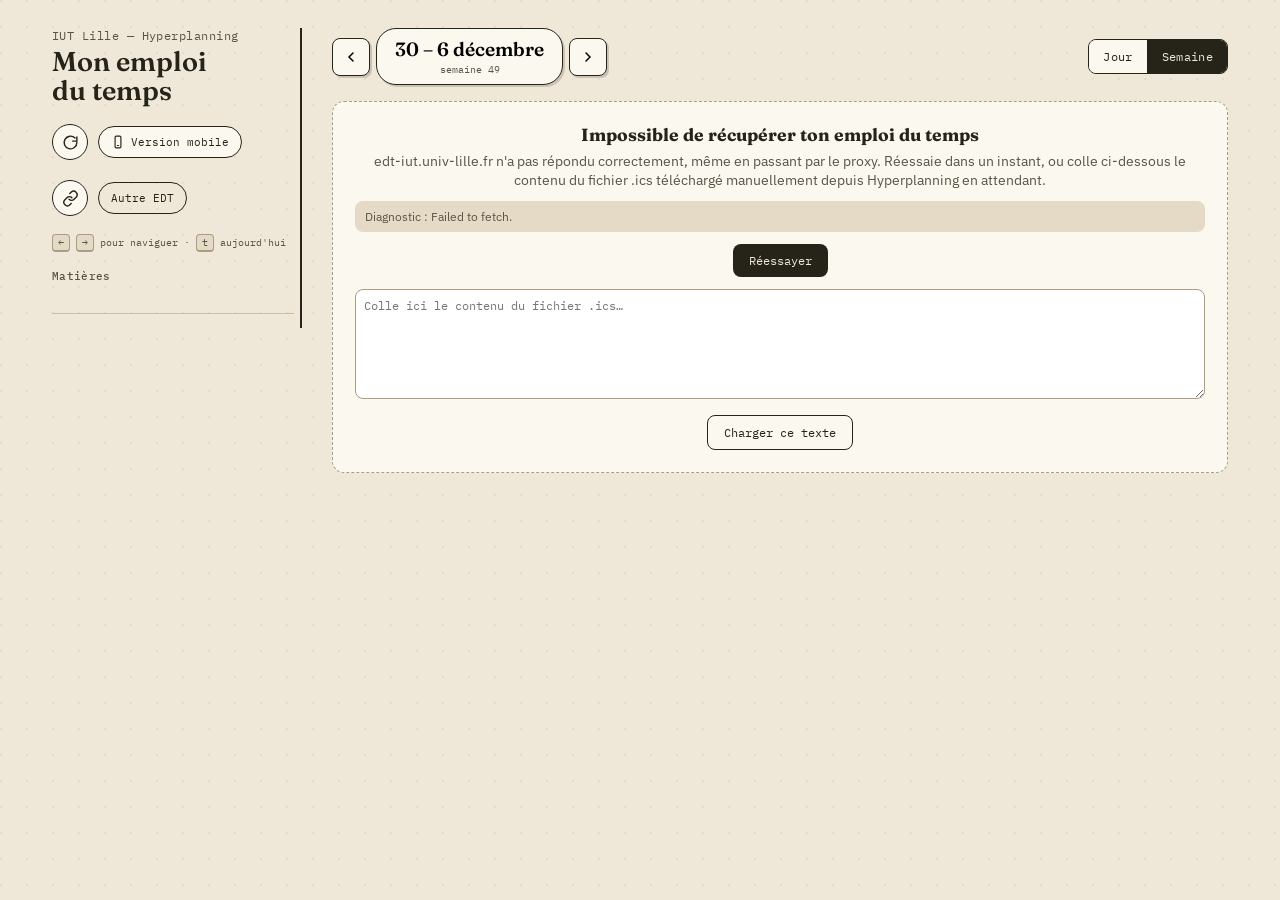
==== pc.html @ 505d047c "Fix the calendar test" ====
<!DOCTYPE html>
<html lang="fr">
<head>
<meta charset="UTF-8">
<meta name="viewport" content="width=device-width, initial-scale=1.0">
<title>Mon emploi du temps — version ordinateur</title>
<link rel="preconnect" href="https://fonts.googleapis.com">
<link href="https://fonts.googleapis.com/css2?family=Fraunces:ital,opsz,wght@0,9..144,500;0,9..144,600;0,9..144,700;1,9..144,500&family=IBM+Plex+Mono:wght@400;500;600&family=IBM+Plex+Sans:wght@400;500;600&display=swap" rel="stylesheet">
<link rel="stylesheet" href="styles.css">
<link rel="stylesheet" href="desktop.css">
</head>
<body>

<div class="layout">
  <aside class="sidebar">
    <div class="brand">
      <span class="kicker">IUT Lille — Hyperplanning</span>
      <h1>Mon emploi<br>du temps</h1>
    </div>

    <div class="sidebar-row">
      <button class="icon-btn" id="refreshBtn" title="Actualiser">
        <svg viewBox="0 0 24 24" fill="none" stroke="currentColor" stroke-width="2" stroke-linecap="round"><path d="M21 12a9 9 0 1 1-2.64-6.36"/><path d="M21 4v6h-6"/></svg>
      </button>
      <a class="device-btn" href="index.html" title="Passer sur la version smartphone">
        <svg viewBox="0 0 24 24" fill="none" stroke="currentColor" stroke-width="2" stroke-linecap="round" stroke-linejoin="round"><rect x="7" y="2" width="10" height="20" rx="2"/><path d="M11 18h2"/></svg>
        <span>Version mobile</span>
      </a>
    </div>

    <div class="sidebar-row">
      <button class="icon-btn" id="sourceBtn" title="Voir l'emploi du temps d'un lien externe">
        <svg viewBox="0 0 24 24" fill="none" stroke="currentColor" stroke-width="2" stroke-linecap="round" stroke-linejoin="round"><path d="M10 13a5 5 0 0 0 7.07 0l2.83-2.83a5 5 0 0 0-7.07-7.07L11 4.88"/><path d="M14 11a5 5 0 0 0-7.07 0L4.1 13.83a5 5 0 0 0 7.07 7.07L13 19.12"/></svg>
      </button>
      <span class="device-btn" style="cursor:default;background:none;">Autre EDT</span>
    </div>

    <div class="sidebar-row kbd-hint">
      <span><kbd>←</kbd> <kbd>→</kbd> pour naviguer · <kbd>t</kbd> aujourd'hui</span>
    </div>

    <div class="sidebar-section">
      <h2>Matières</h2>
      <div class="legend" id="legend"></div>
    </div>

    <div class="meta-line" id="metaLine"></div>
  </aside>

  <main class="main-col">
    <div class="controls">
      <div class="nav-cluster">
        <button class="arrow-btn" id="prevBtn" aria-label="Précédent">
          <svg viewBox="0 0 24 24" fill="none" stroke="currentColor" stroke-width="2.2" stroke-linecap="round"><path d="M15 18l-6-6 6-6"/></svg>
        </button>
        <button class="date-pill" id="datePill">
          <span id="dateMain">—</span>
          <span class="sub" id="dateSub">chargement…</span>
        </button>
        <button class="arrow-btn" id="nextBtn" aria-label="Suivant">
          <svg viewBox="0 0 24 24" fill="none" stroke="currentColor" stroke-width="2.2" stroke-linecap="round"><path d="M9 18l6-6-6-6"/></svg>
        </button>
      </div>
      <div class="view-toggle">
        <button id="dayModeBtn">Jour</button>
        <button id="weekModeBtn" class="active">Semaine</button>
      </div>
    </div>

    <div id="statusPanel" class="panel" style="display:none;"></div>

    <div class="board" id="board" style="display:none;">
      <div class="grid-row">
        <div class="hour-rail" id="hourRail"></div>
        <div class="day-columns" id="colHeads" style="border-bottom:2px solid var(--ink);"></div>
      </div>
      <div class="board-scroll" id="boardScroll">
        <div class="grid-row" style="position:relative;">
          <div class="hour-rail" id="hourRailBody"></div>
          <div class="day-columns" id="dayColumns"></div>
        </div>
      </div>
    </div>
  </main>
</div>

<div class="cal-pop" id="calPop">
  <div class="cal-box">
    <div class="cal-box-head">
      <button class="arrow-btn" id="calPrevMonth"><svg viewBox="0 0 24 24" fill="none" stroke="currentColor" stroke-width="2.2" stroke-linecap="round"><path d="M15 18l-6-6 6-6"/></svg></button>
      <span id="calMonthLabel">—</span>
      <button class="arrow-btn" id="calNextMonth"><svg viewBox="0 0 24 24" fill="none" stroke="currentColor" stroke-width="2.2" stroke-linecap="round"><path d="M9 18l6-6-6-6"/></svg></button>
    </div>
    <div class="cal-grid" id="calGrid"></div>
    <button class="cal-today-btn" id="calTodayBtn">Revenir à aujourd'hui</button>
  </div>
</div>

<div class="cal-pop" id="sourcePop">
  <div class="cal-box" style="width:320px;">
    <div class="cal-box-head">
      <span>Autre emploi du temps</span>
      <button class="arrow-btn" id="sourceCloseBtn" style="width:30px;height:30px;font-size:1rem;">×</button>
    </div>
    <p class="source-hint">Tu vois actuellement <strong id="sourceWhich">ton emploi du temps</strong>.</p>
    <input type="url" id="sourceUrlInput" class="source-input" placeholder="Lien .ics d'un(e) ami(e)…" inputmode="url">
    <div class="row-btns" style="margin-top:10px;">
      <button class="btn" id="sourceLoadBtn">Charger ce lien</button>
    </div>
    <button class="cal-today-btn" id="sourceResetBtn" style="display:none;">Revenir à mon emploi du temps</button>
  </div>
</div>

<script>
  window.EDT_CONFIG = { mode: "week", hourPx: 76, scrollHour: 7, keyboardNav: true };
  setTimeout(function(){
    var sp = document.getElementById("statusPanel");
    var board = document.getElementById("board");
    if (sp && board && sp.style.display !== "block" && board.style.display !== "block"){
      sp.style.display = "block";
      sp.innerHTML = "<strong>Le site ne répond pas</strong>script.js ne s'est pas exécuté correctement (fichier manquant à côté de pc.html, bloqueur de script, ou erreur réseau). Ouvre la console du navigateur (F12 → Console) pour voir le détail de l'erreur.";
    }
  }, 9000);
</script>
<script src="script.js"></script>
</body>
</html>
---- styles.css ----
:root{
  --paper: #EFE7D8;
  --paper-dark: #E4DAC5;
  --ink: #262319;
  --ink-soft: #5A5346;
  --rule: #C9BFA8;
  --rule-strong: #A99E85;
  --marker-red: #B23A2E;
  --today-wash: #F5D67A;
  --card-bg: #FBF8F0;
  --shadow: rgba(38,35,25,.18);
}
*{box-sizing:border-box;}
html,body{margin:0;padding:0;}
body{
  background:var(--paper);
  background-image:
    radial-gradient(circle at 1px 1px, rgba(38,35,25,.06) 1px, transparent 0);
  background-size: 22px 22px;
  color:var(--ink);
  font-family:'IBM Plex Sans', sans-serif;
  min-height:100vh;
  -webkit-font-smoothing:antialiased;
}
.wrap{
  max-width:960px;
  margin:0 auto;
  padding:18px 14px 60px;
}

/* ---------- Header ---------- */
header.top{
  display:flex;
  align-items:flex-end;
  justify-content:space-between;
  gap:10px;
  padding-bottom:14px;
  border-bottom:3px solid var(--ink);
  margin-bottom:6px;
}
.brand{
  display:flex;
  flex-direction:column;
  gap:2px;
}
.brand .kicker{
  font-family:'IBM Plex Mono', monospace;
  font-size:.7rem;
  color:var(--ink-soft);
  letter-spacing:.04em;
}
.brand h1{
  font-family:'Fraunces', serif;
  font-weight:600;
  font-size:1.55rem;
  margin:0;
  line-height:1;
}
.top-actions{
  display:flex;
  align-items:center;
  gap:8px;
  flex-shrink:0;
}
.icon-btn{
  background:var(--card-bg);
  border:1.5px solid var(--ink);
  color:var(--ink);
  width:36px;height:36px;
  border-radius:50%;
  display:flex;align-items:center;justify-content:center;
  cursor:pointer;
  flex-shrink:0;
}
.icon-btn svg{width:17px;height:17px;transition:transform .5s ease;}
.icon-btn.spinning svg{animation:spin .7s linear infinite;}
@keyframes spin{to{transform:rotate(360deg);}}

.device-btn{
  display:flex;align-items:center;gap:6px;
  font-family:'IBM Plex Mono', monospace;
  font-size:.68rem;
  text-decoration:none;
  color:var(--ink);
  background:var(--card-bg);
  border:1.5px solid var(--ink);
  border-radius:18px;
  padding:8px 12px;
  white-space:nowrap;
}
.device-btn svg{width:14px;height:14px;flex-shrink:0;}

/* ---------- Controls row ---------- */
.controls{
  display:flex;
  align-items:center;
  justify-content:space-between;
  gap:10px;
  margin:14px 0 16px;
  flex-wrap:wrap;
}
.nav-cluster{
  display:flex;
  align-items:center;
  gap:6px;
}
.arrow-btn{
  background:var(--card-bg);
  border:1.5px solid var(--ink);
  width:38px;height:38px;
  border-radius:8px;
  display:flex;align-items:center;justify-content:center;
  cursor:pointer;
  box-shadow:2px 2px 0 var(--shadow);
}
.arrow-btn:active{transform:translate(1px,1px);box-shadow:1px 1px 0 var(--shadow);}
.arrow-btn svg{width:16px;height:16px;}

.date-pill{
  font-family:'Fraunces', serif;
  font-weight:600;
  font-size:1.05rem;
  background:var(--card-bg);
  border:1.5px solid var(--ink);
  border-radius:20px;
  padding:8px 18px;
  cursor:pointer;
  box-shadow:2px 2px 0 var(--shadow);
  white-space:nowrap;
  position:relative;
}
.date-pill .sub{
  display:block;
  font-family:'IBM Plex Mono', monospace;
  font-weight:400;
  font-size:.65rem;
  color:var(--ink-soft);
  margin-top:1px;
}

.view-toggle{
  display:flex;
  border:1.5px solid var(--ink);
  border-radius:8px;
  overflow:hidden;
}
.view-toggle button{
  font-family:'IBM Plex Mono', monospace;
  font-size:.72rem;
  letter-spacing:.03em;
  background:var(--card-bg);
  border:none;
  padding:9px 14px;
  cursor:pointer;
  color:var(--ink);
}
.view-toggle button+button{border-left:1.5px solid var(--ink);}
.view-toggle button.active{background:var(--ink);color:var(--paper);}

/* ---------- Calendar popover ---------- */
.cal-pop{
  position:fixed;
  inset:0;
  background:rgba(38,35,25,.35);
  display:none;
  align-items:flex-start;
  justify-content:center;
  z-index:50;
  padding-top:14vh;
}
.cal-pop.open{display:flex;}
.cal-box{
  background:var(--card-bg);
  border:2px solid var(--ink);
  border-radius:14px;
  padding:16px;
  width:290px;
  box-shadow:5px 5px 0 var(--shadow);
}
.cal-box-head{
  display:flex;align-items:center;justify-content:space-between;
  margin-bottom:10px;
}
.cal-box-head span{font-family:'Fraunces',serif;font-weight:600;font-size:1rem;text-transform:capitalize;}
.cal-box-head .arrow-btn{width:30px;height:30px;}
.cal-grid{display:grid;grid-template-columns:repeat(7,1fr);gap:3px;}
.cal-grid .dow{
  font-family:'IBM Plex Mono',monospace;
  font-size:.62rem;color:var(--ink-soft);text-align:center;padding-bottom:4px;
}
.cal-grid button{
  aspect-ratio:1;
  border:none;background:none;
  font-family:'IBM Plex Sans',sans-serif;
  font-size:.8rem;
  border-radius:50%;
  cursor:pointer;
  color:var(--ink);
}
.cal-grid button:hover{background:var(--paper-dark);}
.cal-grid button.muted{color:#c3bba7;}
.cal-grid button.is-today{border:1.5px solid var(--marker-red);}
.cal-grid button.is-selected{background:var(--ink);color:var(--paper);}
.source-hint{
  font-size:.72rem;
  color:var(--ink-soft);
  margin:2px 0 10px;
  text-align:left;
}
.source-input{
  width:100%;
  font-family:'IBM Plex Mono',monospace;
  font-size:.72rem;
  padding:9px 10px;
  border:1px solid var(--rule-strong);
  border-radius:8px;
  background:#fff;
  color:var(--ink);
}
.icon-btn.is-custom{
  background:var(--marker-red);
  border-color:var(--marker-red);
  color:#fff;
}
.cal-today-btn{
  margin-top:12px;width:100%;
  font-family:'IBM Plex Mono',monospace;
  font-size:.72rem;
  background:none;border:1.5px dashed var(--rule-strong);
  border-radius:8px;padding:8px;cursor:pointer;color:var(--ink-soft);
}

/* ---------- Status / error panels ---------- */
.panel{
  background:var(--card-bg);
  border:1.5px dashed var(--rule-strong);
  border-radius:12px;
  padding:22px;
  text-align:center;
  font-size:.9rem;
  color:var(--ink-soft);
}
.panel strong{color:var(--ink);display:block;font-family:'Fraunces',serif;font-size:1.1rem;margin-bottom:6px;}
.panel textarea{
  width:100%;min-height:110px;margin-top:12px;
  font-family:'IBM Plex Mono',monospace;font-size:.72rem;
  border:1px solid var(--rule-strong);border-radius:8px;padding:8px;
  background:#fff;
}
.panel .row-btns{display:flex;gap:8px;justify-content:center;margin-top:12px;flex-wrap:wrap;}
.btn{
  font-family:'IBM Plex Mono',monospace;font-size:.72rem;
  background:var(--ink);color:var(--paper);
  border:none;border-radius:8px;padding:9px 16px;cursor:pointer;
}
.btn.ghost{background:none;color:var(--ink);border:1.5px solid var(--ink);}

/* ---------- Grid / schedule ---------- */
.board{
  background:var(--card-bg);
  border:2px solid var(--ink);
  border-radius:14px;
  box-shadow:4px 4px 0 var(--shadow);
  overflow:hidden;
}
.board-scroll{
  max-height:70vh;
  overflow-y:auto;
  position:relative;
}
.grid-row{
  display:flex;
}
.hour-rail{
  width:52px;flex-shrink:0;
  border-right:2px solid var(--ink);
  background:var(--paper-dark);
}
.day-columns{
  flex:1;display:flex;position:relative;
}
.day-col{
  flex:1;position:relative;
  border-right:1px solid var(--rule);
  min-width:0;
}
.day-col:last-child{border-right:none;}
.day-col.is-today{background:rgba(245,214,122,.28);}

.hour-slot{
  border-top:1px solid var(--rule);
  position:relative;
}
.hour-rail .hour-slot{
  display:flex;align-items:flex-start;justify-content:flex-end;
  padding:2px 6px 0 0;
  font-family:'IBM Plex Mono',monospace;
  font-size:.65rem;
  color:var(--ink-soft);
}
.hour-rail .hour-slot:first-child{border-top:none;}
.day-col .hour-slot:first-child{border-top:none;}

.now-line{
  position:absolute;left:0;right:0;height:0;
  border-top:2px solid var(--marker-red);
  z-index:5;
}
.now-line::before{
  content:'';
  position:absolute;left:-4px;top:-4px;
  width:8px;height:8px;border-radius:50%;
  background:var(--marker-red);
}

.col-head{
  padding:8px 6px;
  text-align:center;
  border-right:1px solid var(--rule);
  border-bottom:2px solid var(--ink);
  background:var(--paper-dark);
}
.col-head:last-child{border-right:none;}
.col-head .dname{
  font-family:'Fraunces',serif;font-weight:600;font-size:.85rem;
}
.col-head .dnum{
  font-family:'IBM Plex Mono',monospace;font-size:.68rem;color:var(--ink-soft);
}
.col-head.is-today .dname{color:var(--marker-red);}

.event{
  position:absolute;
  left:3px;right:3px;
  border-radius:7px;
  padding:5px 7px;
  overflow:hidden;
  cursor:default;
  border-left:4px solid rgba(0,0,0,.28);
  box-shadow:1.5px 1.5px 0 rgba(38,35,25,.15);
}
.event .t-time{
  font-family:'IBM Plex Mono',monospace;
  font-size:.62rem;
  opacity:.85;
  display:block;
}
.event .t-name{
  font-family:'IBM Plex Sans',sans-serif;
  font-weight:600;
  font-size:.74rem;
  line-height:1.15;
  display:block;
}
.event .t-room{
  font-size:.64rem;
  opacity:.85;
  display:block;
}
.event.cancelled{
  background:repeating-linear-gradient(135deg, rgba(178,58,46,.14), rgba(178,58,46,.14) 6px, rgba(178,58,46,.05) 6px, rgba(178,58,46,.05) 12px);
  border-left-color:var(--marker-red);
}
.event .badge{
  display:inline-block;margin-top:2px;
  font-family:'IBM Plex Mono',monospace;font-size:.58rem;
  background:var(--marker-red);color:#fff;
  padding:1px 5px;border-radius:4px;
}
.event.tiny .t-room{display:none;}

.empty-day{
  display:flex;align-items:center;justify-content:center;
  height:100%;color:var(--ink-soft);font-size:.78rem;font-style:italic;
  padding:30px 10px;
}

.legend{
  margin-top:14px;
  display:flex;flex-wrap:wrap;gap:8px 14px;
}
.legend-item{
  display:flex;align-items:center;gap:6px;
  font-family:'IBM Plex Mono',monospace;font-size:.66rem;color:var(--ink-soft);
}
.legend-dot{width:9px;height:9px;border-radius:2px;flex-shrink:0;}

.meta-line{
  font-family:'IBM Plex Mono', monospace;
  font-size:.62rem;
  color:var(--ink-soft);
  text-align:right;
  margin-top:8px;
}

@media (max-width:640px){
  .brand h1{font-size:1.25rem;}
  .board-scroll{max-height:65vh;}
  .hour-rail{width:40px;}
  .event .t-room{display:none;}
  .col-head .dname{font-size:.72rem;}
  .device-btn span.full{display:none;}
}
---- desktop.css ----
body{ background-size: 26px 26px; }

.layout{
  max-width:1240px;
  margin:0 auto;
  padding:28px 32px 60px;
  display:grid;
  grid-template-columns:250px 1fr;
  gap:30px;
  align-items:start;
}

.sidebar{
  position:sticky;
  top:28px;
  display:flex;
  flex-direction:column;
  gap:20px;
  padding-right:6px;
  border-right:2px solid var(--ink);
}
.sidebar .brand{gap:4px;}
.sidebar .brand h1{font-size:1.7rem;line-height:1.05;}
.sidebar .brand .kicker{font-size:.72rem;}

.sidebar-row{display:flex;align-items:center;gap:10px;}

.sidebar-section h2{
  font-family:'IBM Plex Mono',monospace;
  font-size:.68rem;
  letter-spacing:.03em;
  color:var(--ink-soft);
  margin:0 0 10px;
  font-weight:500;
}
.sidebar-section .legend{
  flex-direction:column;
  gap:8px;
  margin-top:0;
}
.sidebar-section .legend-item{font-size:.72rem;}

.sidebar .meta-line{text-align:left;margin-top:auto;padding-top:14px;border-top:1px solid var(--rule);}

.main-col{min-width:0;}

.main-col .controls{margin-top:0;}

.board-scroll{max-height:calc(100vh - 190px);}

.hour-rail{width:64px;}
.hour-rail .hour-slot{font-size:.72rem;}

.event{transition:box-shadow .15s ease, transform .15s ease;}
.event:hover{
  box-shadow:3px 3px 0 rgba(38,35,25,.22);
  transform:translateY(-1px);
  z-index:6;
}
.event .t-name{font-size:.8rem;}
.event .t-time,.event .t-room{font-size:.68rem;}

.date-pill{font-size:1.2rem;}
.col-head .dname{font-size:1rem;}

.kbd-hint{
  font-family:'IBM Plex Mono',monospace;
  font-size:.62rem;
  color:var(--ink-soft);
  display:flex;
  align-items:center;
  gap:6px;
}
.kbd-hint kbd{
  border:1px solid var(--rule-strong);
  border-bottom-width:2px;
  border-radius:4px;
  padding:1px 5px;
  background:var(--paper-dark);
  font-family:inherit;
}

@media (max-width:900px){
  .layout{grid-template-columns:1fr;}
  .sidebar{
    position:static;
    border-right:none;
    border-bottom:2px solid var(--ink);
    padding-bottom:16px;
    flex-direction:row;
    flex-wrap:wrap;
    align-items:center;
    justify-content:space-between;
  }
  .sidebar-section{width:100%;}
}
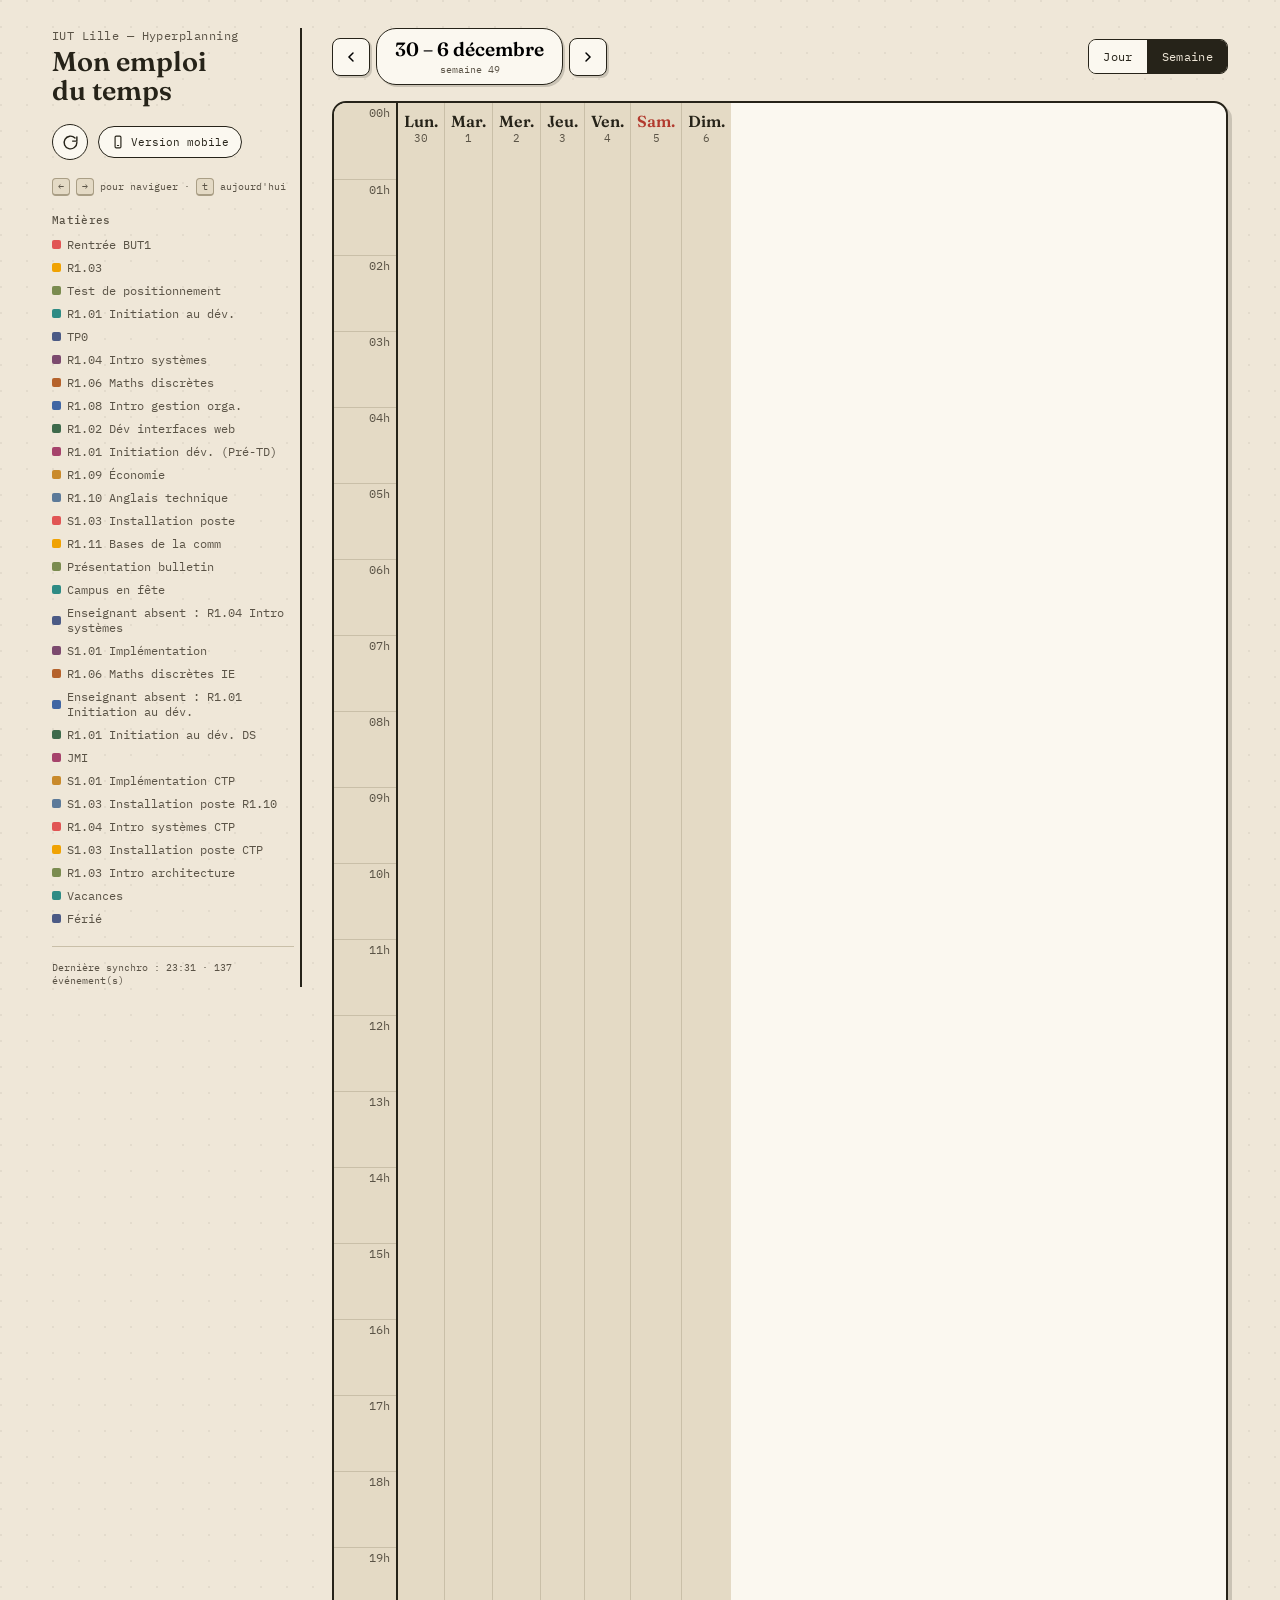
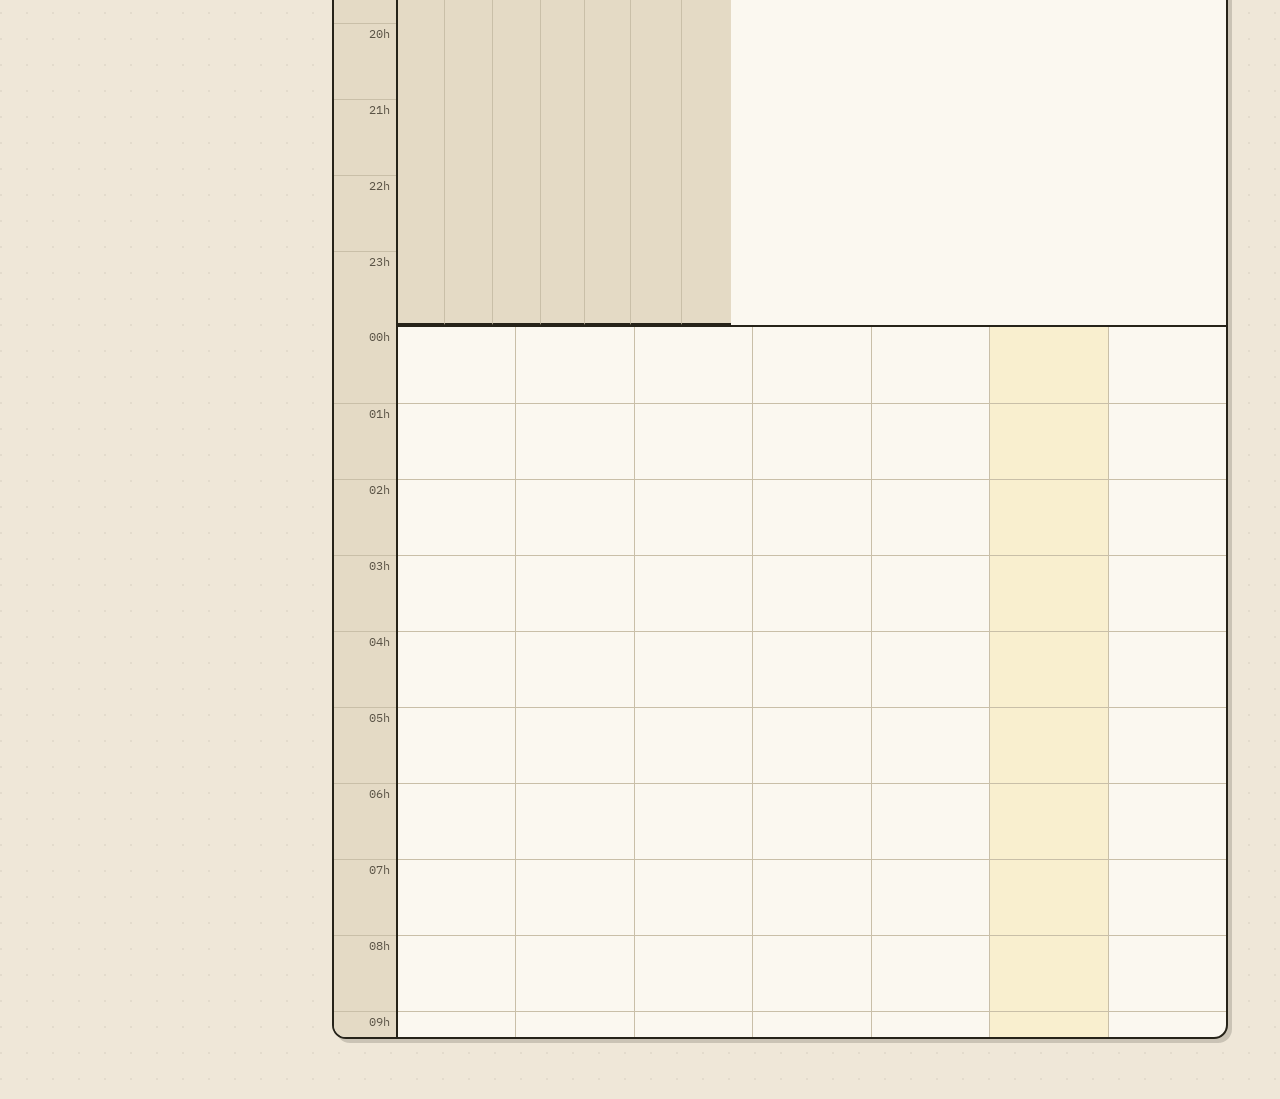
==== commit 3045dc93: "back to win" ====
--- a/pc.html
+++ b/pc.html
@@ -26,13 +26,6 @@
         <svg viewBox="0 0 24 24" fill="none" stroke="currentColor" stroke-width="2" stroke-linecap="round" stroke-linejoin="round"><rect x="7" y="2" width="10" height="20" rx="2"/><path d="M11 18h2"/></svg>
         <span>Version mobile</span>
       </a>
-    </div>
-
-    <div class="sidebar-row">
-      <button class="icon-btn" id="sourceBtn" title="Voir l'emploi du temps d'un lien externe">
-        <svg viewBox="0 0 24 24" fill="none" stroke="currentColor" stroke-width="2" stroke-linecap="round" stroke-linejoin="round"><path d="M10 13a5 5 0 0 0 7.07 0l2.83-2.83a5 5 0 0 0-7.07-7.07L11 4.88"/><path d="M14 11a5 5 0 0 0-7.07 0L4.1 13.83a5 5 0 0 0 7.07 7.07L13 19.12"/></svg>
-      </button>
-      <span class="device-btn" style="cursor:default;background:none;">Autre EDT</span>
     </div>
 
     <div class="sidebar-row kbd-hint">
@@ -92,22 +85,7 @@
       <button class="arrow-btn" id="calNextMonth"><svg viewBox="0 0 24 24" fill="none" stroke="currentColor" stroke-width="2.2" stroke-linecap="round"><path d="M9 18l6-6-6-6"/></svg></button>
     </div>
     <div class="cal-grid" id="calGrid"></div>
-    <button class="cal-today-btn" id="calTodayBtn">Revenir à aujourd'hui</button>
-  </div>
-</div>
-
-<div class="cal-pop" id="sourcePop">
-  <div class="cal-box" style="width:320px;">
-    <div class="cal-box-head">
-      <span>Autre emploi du temps</span>
-      <button class="arrow-btn" id="sourceCloseBtn" style="width:30px;height:30px;font-size:1rem;">×</button>
-    </div>
-    <p class="source-hint">Tu vois actuellement <strong id="sourceWhich">ton emploi du temps</strong>.</p>
-    <input type="url" id="sourceUrlInput" class="source-input" placeholder="Lien .ics d'un(e) ami(e)…" inputmode="url">
-    <div class="row-btns" style="margin-top:10px;">
-      <button class="btn" id="sourceLoadBtn">Charger ce lien</button>
-    </div>
-    <button class="cal-today-btn" id="sourceResetBtn" style="display:none;">Revenir à mon emploi du temps</button>
+    <button class="cal-today-btn" id="calTodayBtn">Revenir à aujourd hui</button>
   </div>
 </div>
 
--- a/styles.css
+++ b/styles.css
@@ -201,27 +201,6 @@
 .cal-grid button.muted{color:#c3bba7;}
 .cal-grid button.is-today{border:1.5px solid var(--marker-red);}
 .cal-grid button.is-selected{background:var(--ink);color:var(--paper);}
-.source-hint{
-  font-size:.72rem;
-  color:var(--ink-soft);
-  margin:2px 0 10px;
-  text-align:left;
-}
-.source-input{
-  width:100%;
-  font-family:'IBM Plex Mono',monospace;
-  font-size:.72rem;
-  padding:9px 10px;
-  border:1px solid var(--rule-strong);
-  border-radius:8px;
-  background:#fff;
-  color:var(--ink);
-}
-.icon-btn.is-custom{
-  background:var(--marker-red);
-  border-color:var(--marker-red);
-  color:#fff;
-}
 .cal-today-btn{
   margin-top:12px;width:100%;
   font-family:'IBM Plex Mono',monospace;
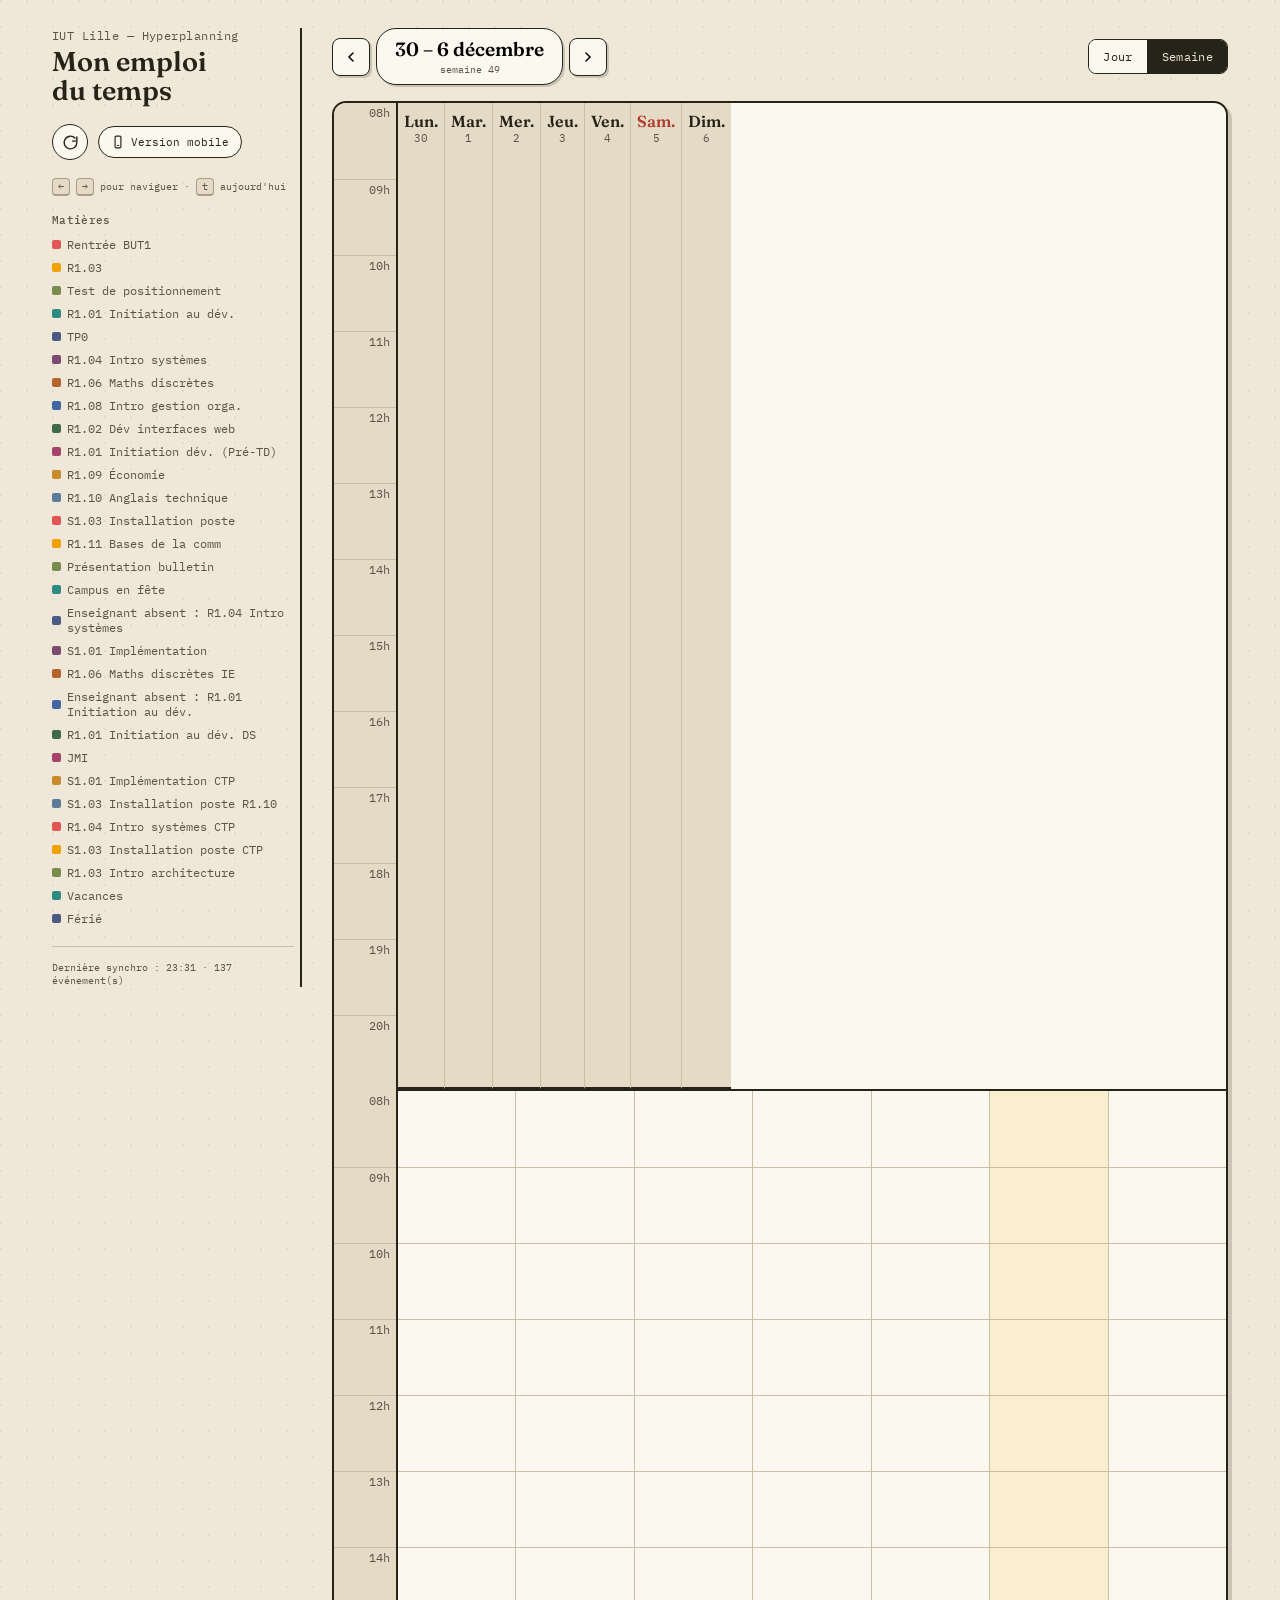
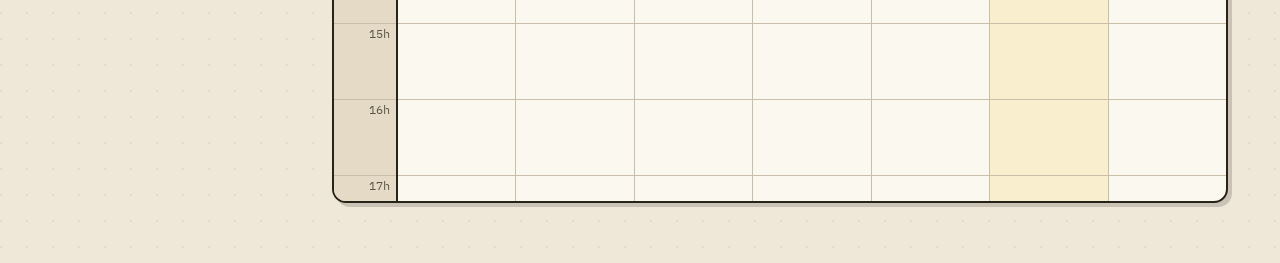
==== commit 38a0920d: "Maj estetique" ====
--- a/pc.html
+++ b/pc.html
@@ -90,7 +90,7 @@
 </div>
 
 <script>
-  window.EDT_CONFIG = { mode: "week", hourPx: 76, scrollHour: 7, keyboardNav: true };
+  window.EDT_CONFIG = { mode: "week", hourPx: 76, scrollHour: 8, keyboardNav: true };
   setTimeout(function(){
     var sp = document.getElementById("statusPanel");
     var board = document.getElementById("board");
@@ -102,4 +102,4 @@
 </script>
 <script src="script.js"></script>
 </body>
-</html>
+</html>
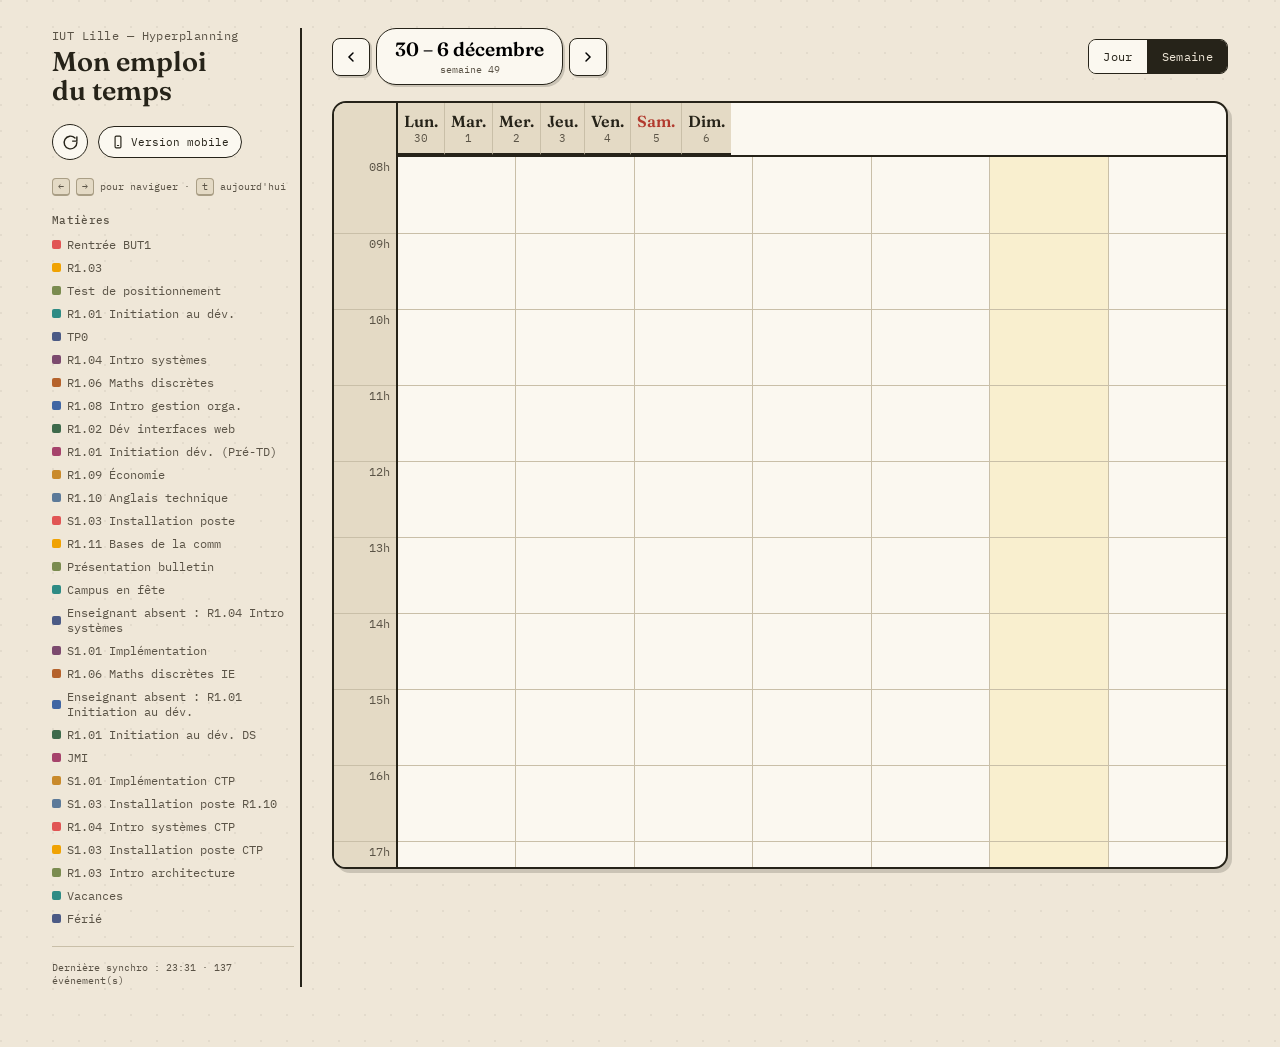
==== commit 116b2bed: "Fix visuel" ====
--- a/pc.html
+++ b/pc.html
@@ -6,8 +6,8 @@
 <title>Mon emploi du temps — version ordinateur</title>
 <link rel="preconnect" href="https://fonts.googleapis.com">
 <link href="https://fonts.googleapis.com/css2?family=Fraunces:ital,opsz,wght@0,9..144,500;0,9..144,600;0,9..144,700;1,9..144,500&family=IBM+Plex+Mono:wght@400;500;600&family=IBM+Plex+Sans:wght@400;500;600&display=swap" rel="stylesheet">
-<link rel="stylesheet" href="styles.css">
-<link rel="stylesheet" href="desktop.css">
+<link rel="stylesheet" href="styles.css?v=3">
+<link rel="stylesheet" href="desktop.css?v=3">
 </head>
 <body>
 
@@ -100,6 +100,6 @@
     }
   }, 9000);
 </script>
-<script src="script.js"></script>
+<script src="script.js?v=3"></script>
 </body>
 </html>
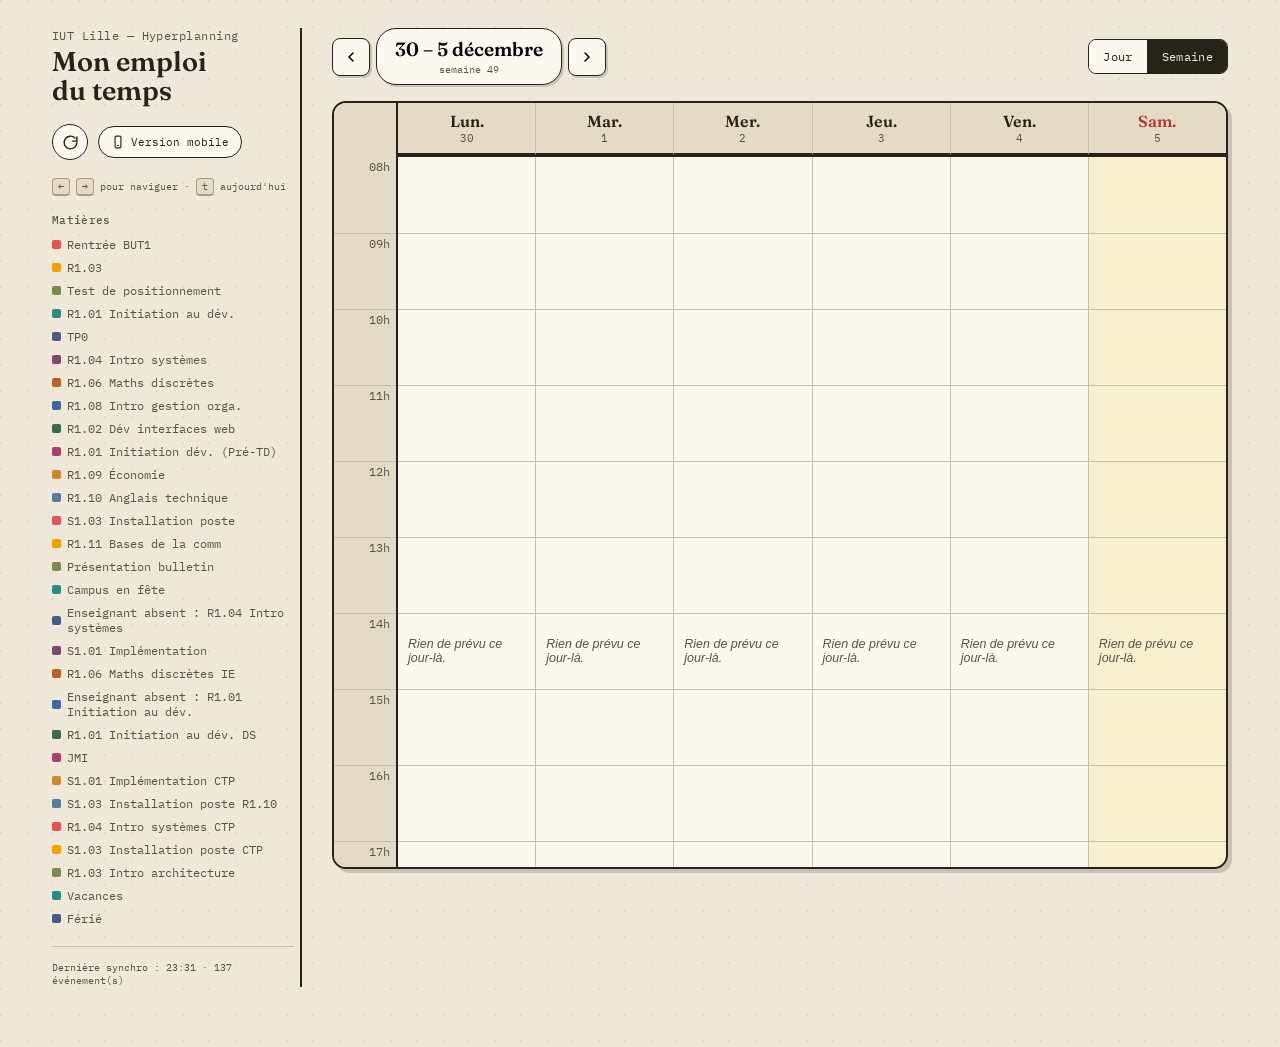
==== commit b51b330f: "?" ====
--- a/pc.html
+++ b/pc.html
@@ -6,8 +6,8 @@
 <title>Mon emploi du temps — version ordinateur</title>
 <link rel="preconnect" href="https://fonts.googleapis.com">
 <link href="https://fonts.googleapis.com/css2?family=Fraunces:ital,opsz,wght@0,9..144,500;0,9..144,600;0,9..144,700;1,9..144,500&family=IBM+Plex+Mono:wght@400;500;600&family=IBM+Plex+Sans:wght@400;500;600&display=swap" rel="stylesheet">
-<link rel="stylesheet" href="styles.css?v=3">
-<link rel="stylesheet" href="desktop.css?v=3">
+<link rel="stylesheet" href="styles.css?v=5">
+<link rel="stylesheet" href="desktop.css?v=5">
 </head>
 <body>
 
@@ -100,6 +100,6 @@
     }
   }, 9000);
 </script>
-<script src="script.js?v=3"></script>
+<script src="script.js?v=5"></script>
 </body>
 </html>
--- a/styles.css
+++ b/styles.css
@@ -293,6 +293,7 @@
 }
 
 .col-head{
+  flex:1;
   padding:8px 6px;
   text-align:center;
   border-right:1px solid var(--rule);
@@ -348,6 +349,26 @@
 }
 .event.tiny .t-room{display:none;}
 
+.day-columns.stacked-list{
+  flex-direction:column;
+}
+.stack-day{
+  border-bottom:2px solid var(--ink);
+}
+.stack-day:last-child{
+  border-bottom:none;
+}
+.stack-day .col-head{
+  border-right:none;
+  border-bottom:1.5px solid var(--rule-strong);
+  text-align:left;
+  padding:10px 12px;
+}
+.stack-day.is-today .col-head{background:rgba(245,214,122,.35);}
+.stack-day.is-today .dname{color:var(--marker-red);}
+.stack-day .grid-row{display:flex;}
+.stack-day .day-col{border-right:none;}
+
 .empty-day{
   display:flex;align-items:center;justify-content:center;
   height:100%;color:var(--ink-soft);font-size:.78rem;font-style:italic;
@@ -379,4 +400,4 @@
   .event .t-room{display:none;}
   .col-head .dname{font-size:.72rem;}
   .device-btn span.full{display:none;}
-}
+}
